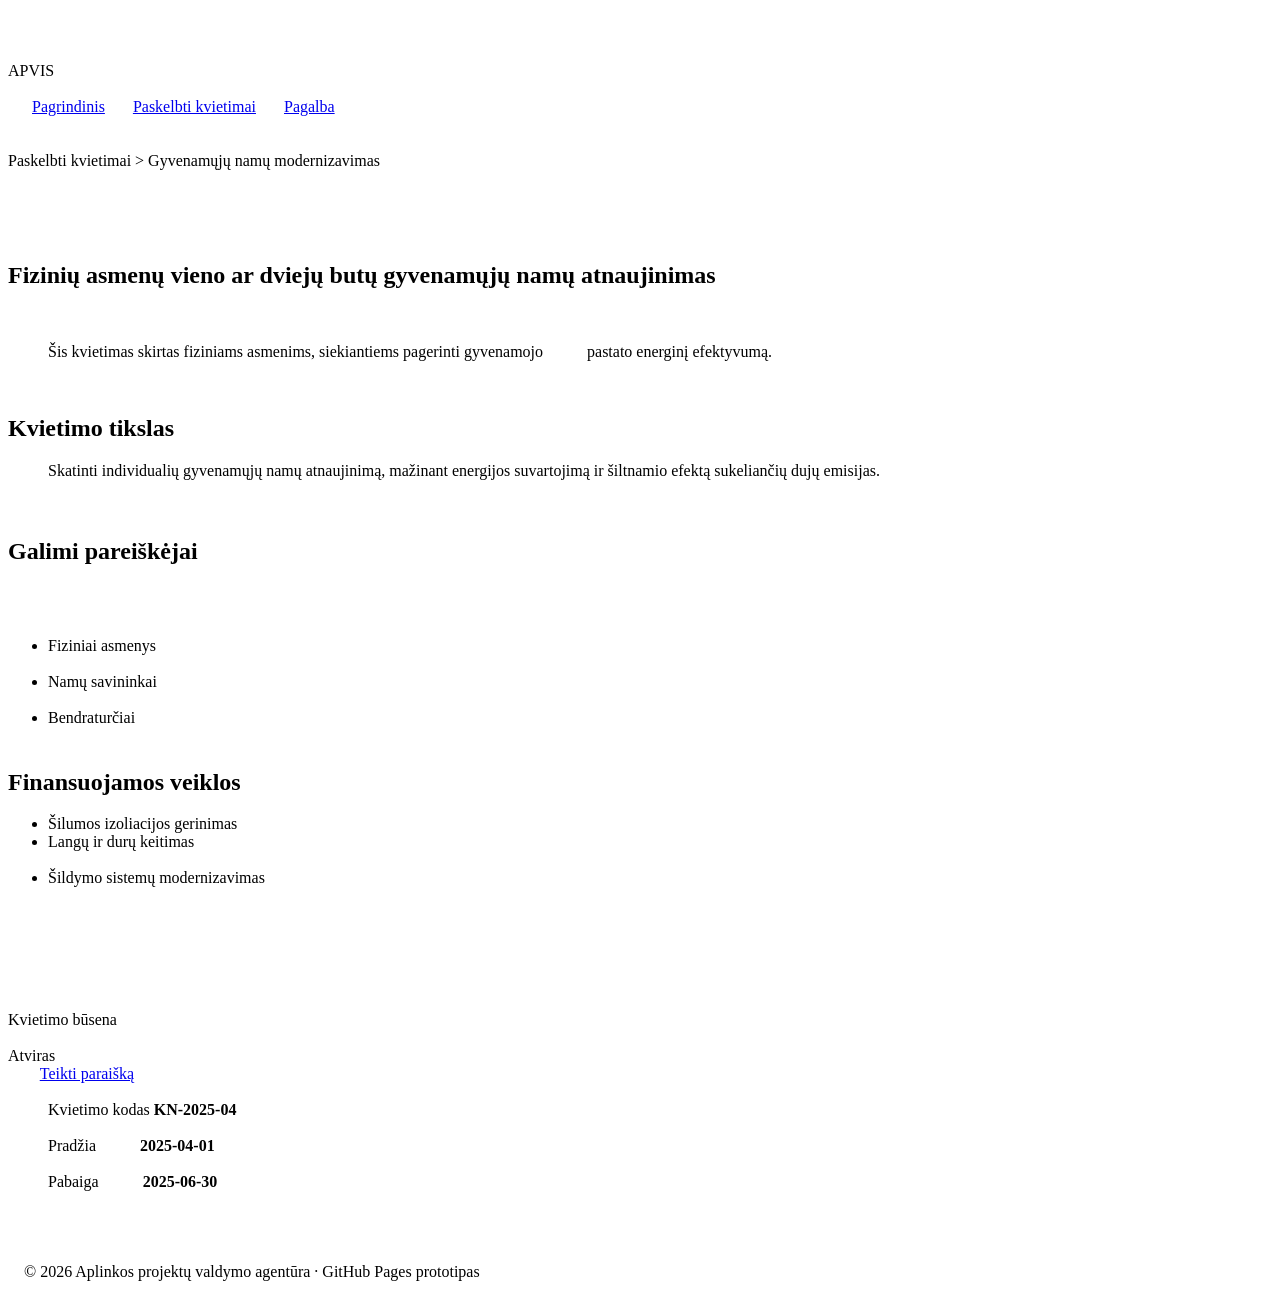
==== index.html @ 13008656 "Create index.html" ====
<!DOCTYPE html>
<html lang="lt"><head>
  <meta charset="UTF-8" />
  <meta name="viewport" content="width=device-width, initial-scale=1" />
  <title>APVIS – Kvietimo prototipas</title>
  <style>
    :root {
      --green: #15803d;
      --green-dark: #166534;
      --bg: #f9fafb;
      --text: #1f2937;
      --muted: #6b7280;
      --card: #ffffff;
      --border: #e5e7eb;
    }

    * { box-sizing: border-box; }
    body {
      margin: 0;
      font-family: Inter, system-ui, -apple-system, Segoe UI, Roboto, sans-serif;
      background: var(--bg);
      color: var(--text);
    }


    a { color: inherit; text-decoration: none; }


    /* Header */
    header {
      background: #fff;
      border-bottom: 1px solid var(--border);
    }
    .header-inner {
      max-width: 1200px;
      margin: 0 auto;
      padding: 16px 24px;
      display: flex;
      justify-content: space-between;
      align-items: center;
    }
    .logo {
      font-size: 20px;
      font-weight: 600;
      color: var(--green);
    }
    nav a {
      margin-left: 24px;
      font-size: 14px;
      color: var(--muted);
    }
    nav a:hover { color: var(--green); }


    /* Layout */
    .container {
      max-width: 1200px;
      margin: 0 auto;
      padding: 0 24px 64px;
    }


    .breadcrumb {
      font-size: 14px;
      color: var(--muted);
      padding: 16px 0;
    }


    .grid {
      display: grid;
      grid-template-columns: 2fr 1fr;
      gap: 32px;
    }


    @media (max-width: 900px) {
      .grid { grid-template-columns: 1fr; }
    }


    /* Cards */
    .card {
      background: var(--card);
      border-radius: 16px;
      padding: 24px;
      box-shadow: 0 1px 2px rgba(0,0,0,0.05);
    }


    .card + .card { margin-top: 24px; }


    h1 { font-size: 26px; margin: 0 0 8px; }
    h2 { font-size: 18px; margin: 0 0 8px; }
    p { color: var(--muted); line-height: 1.6; }


    ul { margin: 0; padding-left: 18px; color: var(--muted); }
    li { margin-bottom: 4px; }


    /* Sidebar */
    .status {
      color: var(--green);
      font-weight: 600;
      margin-bottom: 16px;
    }


    .btn {
      display: block;
      width: 100%;
      background: var(--green);
      color: #fff;
      text-align: center;
      padding: 14px 16px;
      border-radius: 12px;
      font-weight: 500;
    }
    .btn:hover { background: var(--green-dark); }


    .meta {
      font-size: 14px;
    }
    .meta-row {
      display: flex;
      justify-content: space-between;
      margin-bottom: 8px;
    }
    .meta-row span:first-child { color: var(--muted); }


    /* Footer */
    footer {
      background: #fff;
      border-top: 1px solid var(--border);
    }
    .footer-inner {
      max-width: 1200px;
      margin: 0 auto;
      padding: 24px;
      font-size: 14px;
      color: var(--muted);
    }
  </style>
</head>
<body>


<header>
  <div class="header-inner">
    <div class="logo">APVIS</div>
    <nav>
      <a href="#">Pagrindinis</a>
      <a href="#">Paskelbti kvietimai</a>
      <a href="#">Pagalba</a>
    </nav>
  </div>
</header>


<main class="container">
  <div class="breadcrumb">Paskelbti kvietimai &gt; Gyvenamųjų namų modernizavimas</div>


  <div class="grid">
    <!-- Kairė pusė -->
    <section>
      <div class="card">
        <h1>Fizinių asmenų vieno ar dviejų butų gyvenamųjų namų atnaujinimas</h1>
        <p>
          Šis kvietimas skirtas fiziniams asmenims, siekiantiems pagerinti gyvenamojo
          pastato energinį efektyvumą.
        </p>
      </div>

      <div class="card">
        <h2>Kvietimo tikslas</h2>
        <p>
          Skatinti individualių gyvenamųjų namų atnaujinimą, mažinant energijos
          suvartojimą ir šiltnamio efektą sukeliančių dujų emisijas.
        </p>

        <h2 style="margin-top:24px">Galimi pareiškėjai</h2>
        <ul>
          <li>Fiziniai asmenys</li>
          <li>Namų savininkai</li>
          <li>Bendraturčiai</li>
        </ul>

        <h2 style="margin-top:24px">Finansuojamos veiklos</h2>
        <ul>
          <li>Šilumos izoliacijos gerinimas</li>
          <li>Langų ir durų keitimas</li>
          <li>Šildymo sistemų modernizavimas</li>
        </ul>
      </div>
    </section>

    <!-- Dešinė pusė -->
    <aside>
      <div class="card">
        <div class="meta">Kvietimo būsena</div>
        <div class="status">Atviras</div>
        <a class="btn" href="#">Teikti paraišką</a>
      </div>

      <div class="card meta">
        <div class="meta-row">
          <span>Kvietimo kodas</span>
          <span><strong>KN-2025-04</strong></span>
        </div>
        <div class="meta-row">
          <span>Pradžia</span>
          <span><strong>2025-04-01</strong></span>
        </div>
        <div class="meta-row">
          <span>Pabaiga</span>
          <span><strong>2025-06-30</strong></span>
        </div>
      </div>
    </aside>
  </div>
</main>

<footer>
  <div class="footer-inner">
    © 2026 Aplinkos projektų valdymo agentūra · GitHub Pages prototipas
  </div>
</footer>

</body>
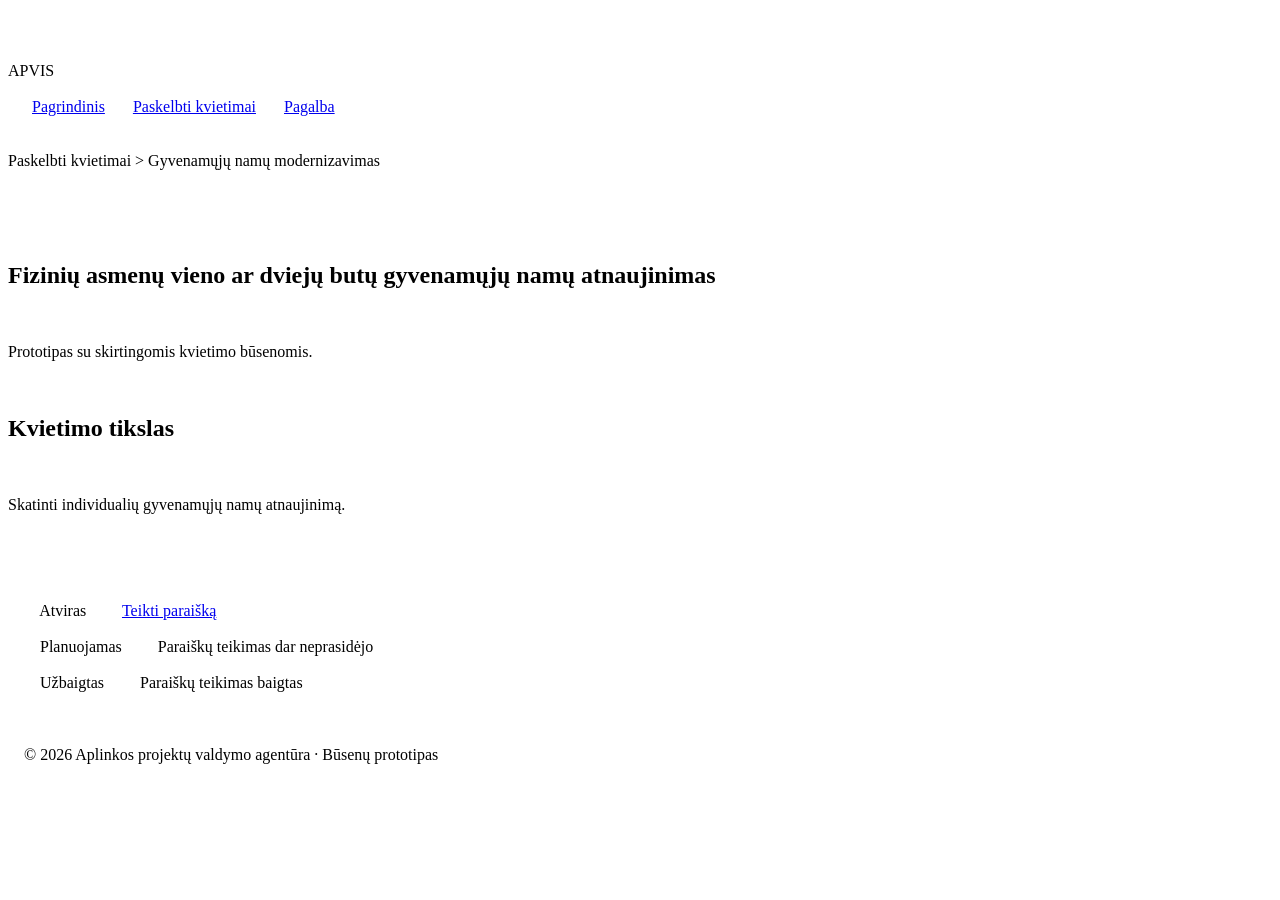
==== commit a0d81fd3: "Update index.html" ====
--- a/index.html
+++ b/index.html
@@ -1,5 +1,6 @@
 <!DOCTYPE html>
-<html lang="lt"><head>
+<html lang="lt">
+<head>
   <meta charset="UTF-8" />
   <meta name="viewport" content="width=device-width, initial-scale=1" />
   <title>APVIS – Kvietimo prototipas</title>
@@ -7,11 +8,17 @@
     :root {
       --green: #15803d;
       --green-dark: #166534;
+      --green-soft: #dcfce7;
+      --gray: #6b7280;
+      --gray-soft: #f3f4f6;
       --bg: #f9fafb;
       --text: #1f2937;
-      --muted: #6b7280;
       --card: #ffffff;
       --border: #e5e7eb;
+      --yellow: #92400e;
+      --yellow-bg: #fef3c7;
+      --red: #991b1b;
+      --red-bg: #fee2e2;
     }
 
     * { box-sizing: border-box; }
@@ -21,133 +28,69 @@
       background: var(--bg);
       color: var(--text);
     }
-
-
     a { color: inherit; text-decoration: none; }
 
 
     /* Header */
-    header {
-      background: #fff;
-      border-bottom: 1px solid var(--border);
+    header { background: #fff; border-bottom: 1px solid var(--border); }
+    .header-inner {
+      max-width: 1200px; margin: 0 auto; padding: 16px 24px;
+      display: flex; justify-content: space-between; align-items: center;
     }
-    .header-inner {
-      max-width: 1200px;
-      margin: 0 auto;
-      padding: 16px 24px;
-      display: flex;
-      justify-content: space-between;
-      align-items: center;
-    }
-    .logo {
-      font-size: 20px;
-      font-weight: 600;
-      color: var(--green);
-    }
-    nav a {
-      margin-left: 24px;
-      font-size: 14px;
-      color: var(--muted);
-    }
+    .logo { font-size: 20px; font-weight: 600; color: var(--green); }
+    nav a { margin-left: 24px; font-size: 14px; color: var(--gray); }
     nav a:hover { color: var(--green); }
 
-
     /* Layout */
-    .container {
-      max-width: 1200px;
-      margin: 0 auto;
-      padding: 0 24px 64px;
-    }
-
-
-    .breadcrumb {
-      font-size: 14px;
-      color: var(--muted);
-      padding: 16px 0;
-    }
-
-
-    .grid {
-      display: grid;
-      grid-template-columns: 2fr 1fr;
-      gap: 32px;
-    }
-
-
-    @media (max-width: 900px) {
-      .grid { grid-template-columns: 1fr; }
-    }
-
-
+    .container { max-width: 1200px; margin: 0 auto; padding: 0 24px 64px; }
+    .breadcrumb { font-size: 14px; color: var(--gray); padding: 16px 0; }
+    .grid { display: grid; grid-template-columns: 2fr 1fr; gap: 32px; }
+    @media (max-width: 900px) { .grid { grid-template-columns: 1fr; } }
     /* Cards */
     .card {
-      background: var(--card);
-      border-radius: 16px;
-      padding: 24px;
+      background: var(--card); border-radius: 16px; padding: 24px;
       box-shadow: 0 1px 2px rgba(0,0,0,0.05);
     }
-
-
     .card + .card { margin-top: 24px; }
 
 
     h1 { font-size: 26px; margin: 0 0 8px; }
     h2 { font-size: 18px; margin: 0 0 8px; }
-    p { color: var(--muted); line-height: 1.6; }
-
-
-    ul { margin: 0; padding-left: 18px; color: var(--muted); }
-    li { margin-bottom: 4px; }
-
-
-    /* Sidebar */
-    .status {
-      color: var(--green);
-      font-weight: 600;
-      margin-bottom: 16px;
+    p { color: var(--gray); line-height: 1.6; }
+    ul { margin: 0; padding-left: 18px; color: var(--gray); }
+    /* Status badges */
+    .badge {
+      display: inline-block; padding: 6px 10px; border-radius: 999px;
+      font-size: 12px; font-weight: 600; margin-bottom: 16px;
+    }
+    .open { background: var(--green-soft); color: var(--green); }
+    .planned { background: var(--yellow-bg); color: var(--yellow); }
+    .closed { background: var(--red-bg); color: var(--red); }
+    /* Buttons */
+    .btn {
+      display: block; width: 100%; text-align: center;
+      padding: 14px 16px; border-radius: 12px; font-weight: 600;
+    }
+    .btn-primary { background: var(--green); color: #fff; }
+    .btn-primary:hover { background: var(--green-dark); }
+    .btn-disabled {
+      background: var(--gray-soft); color: var(--gray);
+      cursor: not-allowed;
     }
 
-
-    .btn {
-      display: block;
-      width: 100%;
-      background: var(--green);
-      color: #fff;
-      text-align: center;
-      padding: 14px 16px;
-      border-radius: 12px;
-      font-weight: 500;
-    }
-    .btn:hover { background: var(--green-dark); }
-
-
-    .meta {
-      font-size: 14px;
-    }
-    .meta-row {
-      display: flex;
-      justify-content: space-between;
-      margin-bottom: 8px;
-    }
-    .meta-row span:first-child { color: var(--muted); }
-
-
+    /* Meta */
+    .meta { font-size: 14px; }
+    .meta-row { display: flex; justify-content: space-between; margin-bottom: 8px; }
+    .meta-row span:first-child { color: var(--gray); }
     /* Footer */
-    footer {
-      background: #fff;
-      border-top: 1px solid var(--border);
-    }
+    footer { background: #fff; border-top: 1px solid var(--border); }
     .footer-inner {
-      max-width: 1200px;
-      margin: 0 auto;
-      padding: 24px;
-      font-size: 14px;
-      color: var(--muted);
+      max-width: 1200px; margin: 0 auto; padding: 24px;
+      font-size: 14px; color: var(--gray);
     }
   </style>
 </head>
 <body>
-
 
 <header>
   <div class="header-inner">
@@ -170,56 +113,36 @@
     <section>
       <div class="card">
         <h1>Fizinių asmenų vieno ar dviejų butų gyvenamųjų namų atnaujinimas</h1>
-        <p>
-          Šis kvietimas skirtas fiziniams asmenims, siekiantiems pagerinti gyvenamojo
-          pastato energinį efektyvumą.
-        </p>
+        <p>Prototipas su skirtingomis kvietimo būsenomis.</p>
       </div>
+
 
       <div class="card">
         <h2>Kvietimo tikslas</h2>
-        <p>
-          Skatinti individualių gyvenamųjų namų atnaujinimą, mažinant energijos
-          suvartojimą ir šiltnamio efektą sukeliančių dujų emisijas.
-        </p>
-
-        <h2 style="margin-top:24px">Galimi pareiškėjai</h2>
-        <ul>
-          <li>Fiziniai asmenys</li>
-          <li>Namų savininkai</li>
-          <li>Bendraturčiai</li>
-        </ul>
-
-        <h2 style="margin-top:24px">Finansuojamos veiklos</h2>
-        <ul>
-          <li>Šilumos izoliacijos gerinimas</li>
-          <li>Langų ir durų keitimas</li>
-          <li>Šildymo sistemų modernizavimas</li>
-        </ul>
+        <p>Skatinti individualių gyvenamųjų namų atnaujinimą.</p>
       </div>
     </section>
 
-    <!-- Dešinė pusė -->
+
+    <!-- Dešinė pusė – būsenų pavyzdžiai -->
     <aside>
+      <!-- ATIDARYTAS -->
       <div class="card">
-        <div class="meta">Kvietimo būsena</div>
-        <div class="status">Atviras</div>
-        <a class="btn" href="#">Teikti paraišką</a>
+        <span class="badge open">Atviras</span>
+        <a class="btn btn-primary" href="#">Teikti paraišką</a>
       </div>
 
-      <div class="card meta">
-        <div class="meta-row">
-          <span>Kvietimo kodas</span>
-          <span><strong>KN-2025-04</strong></span>
-        </div>
-        <div class="meta-row">
-          <span>Pradžia</span>
-          <span><strong>2025-04-01</strong></span>
-        </div>
-        <div class="meta-row">
-          <span>Pabaiga</span>
-          <span><strong>2025-06-30</strong></span>
-        </div>
+      <!-- PLANUOJAMAS -->
+      <div class="card">
+        <span class="badge planned">Planuojamas</span>
+        <a class="btn btn-disabled">Paraiškų teikimas dar neprasidėjo</a>
+      </div>
+
+
+      <!-- UŽBAIGTAS -->
+      <div class="card">
+        <span class="badge closed">Užbaigtas</span>
+        <a class="btn btn-disabled">Paraiškų teikimas baigtas</a>
       </div>
     </aside>
   </div>
@@ -227,7 +150,7 @@
 
 <footer>
   <div class="footer-inner">
-    © 2026 Aplinkos projektų valdymo agentūra · GitHub Pages prototipas
+    © 2026 Aplinkos projektų valdymo agentūra · Būsenų prototipas
   </div>
 </footer>
 
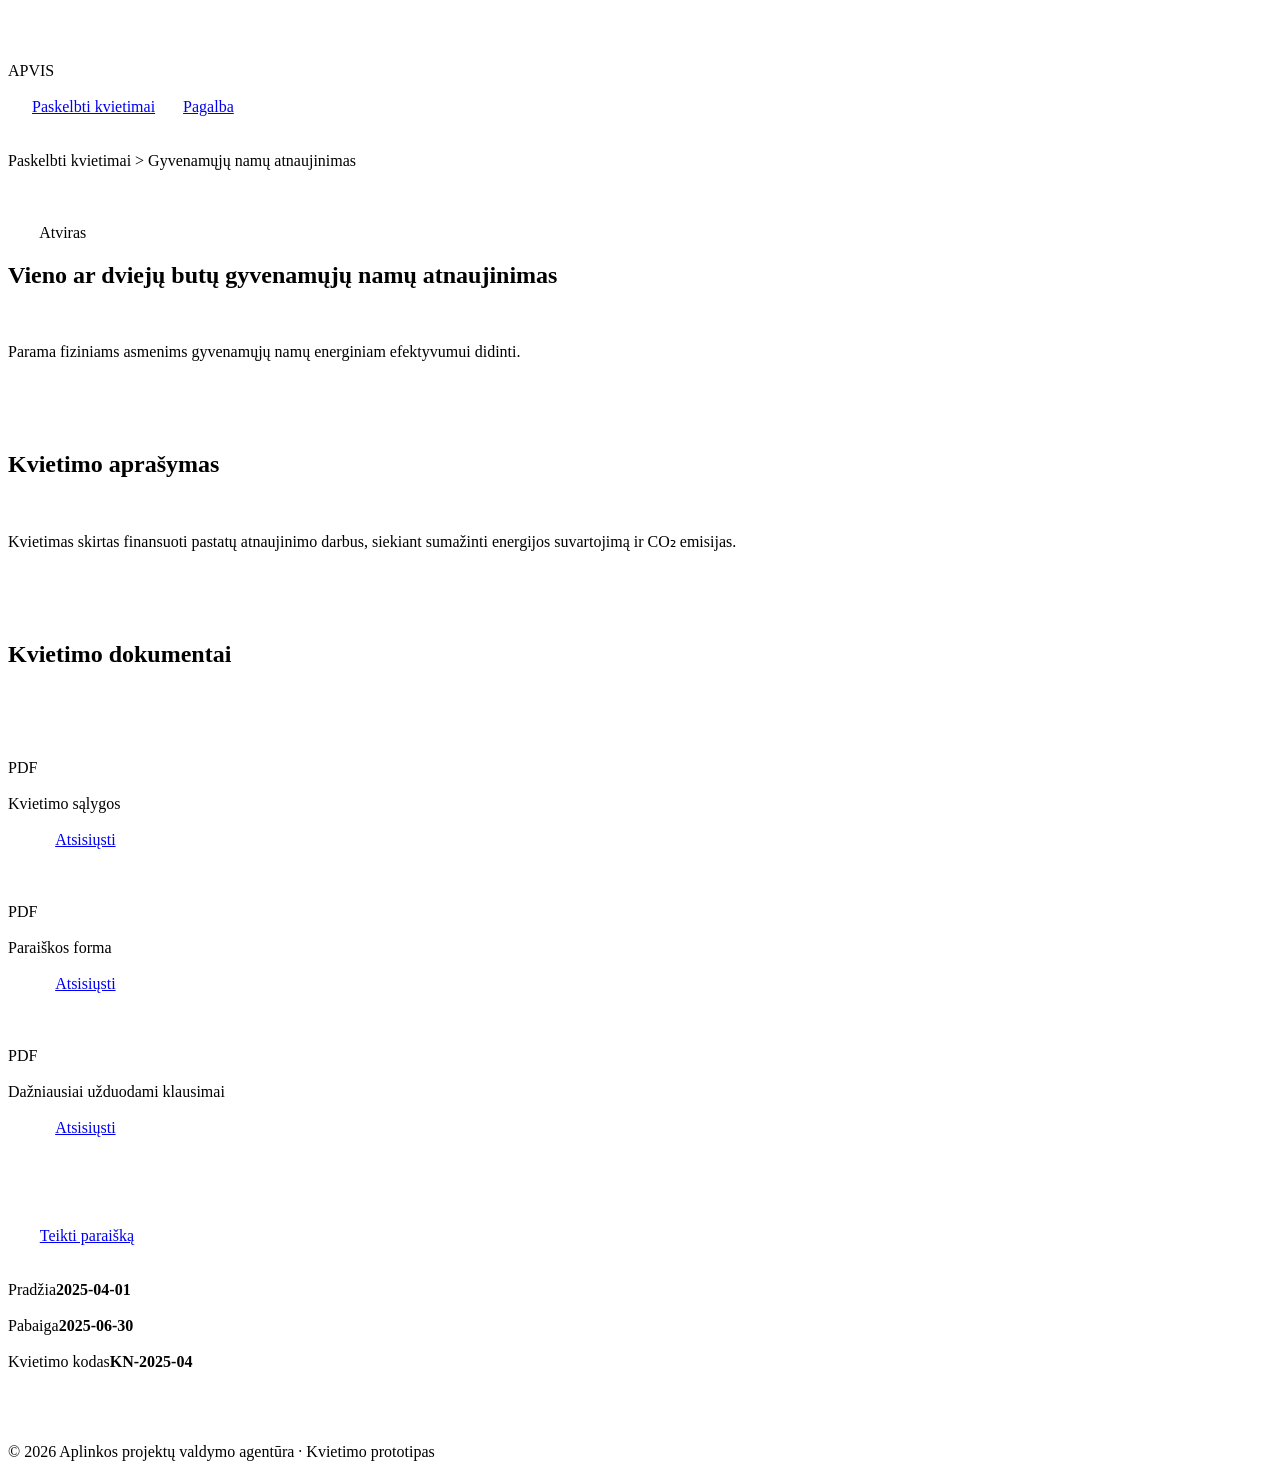
==== commit 9efcbebc: "Update index.html" ====
--- a/index.html
+++ b/index.html
@@ -3,91 +3,54 @@
 <head>
   <meta charset="UTF-8" />
   <meta name="viewport" content="width=device-width, initial-scale=1" />
-  <title>APVIS – Kvietimo prototipas</title>
+  <title>APVIS – Kvietimas</title>
   <style>
-    :root {
-      --green: #15803d;
-      --green-dark: #166534;
-      --green-soft: #dcfce7;
-      --gray: #6b7280;
-      --gray-soft: #f3f4f6;
-      --bg: #f9fafb;
-      --text: #1f2937;
-      --card: #ffffff;
-      --border: #e5e7eb;
-      --yellow: #92400e;
-      --yellow-bg: #fef3c7;
-      --red: #991b1b;
-      --red-bg: #fee2e2;
+    :root{
+      --green:#15803d; --green-dark:#166534; --green-soft:#dcfce7;
+      --gray:#6b7280; --gray-soft:#f3f4f6; --bg:#f9fafb;
+      --card:#ffffff; --border:#e5e7eb; --blue:#1d4ed8;
     }
+    *{box-sizing:border-box}
+    body{margin:0;font-family:Inter,system-ui,-apple-system,Segoe UI,Roboto,sans-serif;background:var(--bg);color:#1f2937}
+    a{text-decoration:none;color:inherit}
 
-    * { box-sizing: border-box; }
-    body {
-      margin: 0;
-      font-family: Inter, system-ui, -apple-system, Segoe UI, Roboto, sans-serif;
-      background: var(--bg);
-      color: var(--text);
-    }
-    a { color: inherit; text-decoration: none; }
+    header{background:#fff;border-bottom:1px solid var(--border)}
+    .header-inner{max-width:1200px;margin:0 auto;padding:16px 24px;display:flex;justify-content:space-between;align-items:center}
+    .logo{font-size:20px;font-weight:600;color:var(--green)}
+    nav a{margin-left:24px;font-size:14px;color:var(--gray)}
+    nav a:hover{color:var(--green)}
+
+    .container{max-width:1200px;margin:0 auto;padding:24px}
+    .grid{display:grid;grid-template-columns:2fr 1fr;gap:32px}
+    @media(max-width:900px){.grid{grid-template-columns:1fr}}
+
+    .breadcrumb{font-size:14px;color:var(--gray);margin-bottom:16px}
+    .card{background:var(--card);border-radius:16px;padding:24px;box-shadow:0 1px 2px rgba(0,0,0,.05)}
+    .card + .card{margin-top:24px}
+    h1{margin:0 0 8px;font-size:26px}
+    h2{margin:0 0 12px;font-size:18px}
+    p{color:var(--gray);line-height:1.6}
+    /* Status */
+    .badge{display:inline-block;padding:6px 12px;border-radius:999px;font-size:12px;font-weight:600;background:var(--green-soft);color:var(--green);margin-bottom:16px}
+    .btn{display:block;text-align:center;padding:14px 16px;border-radius:12px;font-weight:600}
+    .btn-primary{background:var(--green);color:#fff}
+    .btn-primary:hover{background:var(--green-dark)}
+
+    /* Meta */
+    .meta{font-size:14px}
+    .meta-row{display:flex;justify-content:space-between;margin-bottom:8px}
+    .meta-row span:first-child{color:var(--gray)}
+    /* Documents */
+    .docs{display:flex;flex-direction:column;gap:12px}
+    .doc-item{display:flex;align-items:center;justify-content:space-between;padding:12px 16px;border:1px solid var(--border);border-radius:12px;background:#fff}
+    .doc-left{display:flex;align-items:center;gap:12px}
+    .doc-icon{width:36px;height:36px;border-radius:8px;background:#e0e7ff;color:var(--blue);display:flex;align-items:center;justify-content:center;font-weight:700}
+    .doc-name{font-size:14px;font-weight:500}
+    .doc-action{font-size:14px;color:var(--blue)}
 
 
-    /* Header */
-    header { background: #fff; border-bottom: 1px solid var(--border); }
-    .header-inner {
-      max-width: 1200px; margin: 0 auto; padding: 16px 24px;
-      display: flex; justify-content: space-between; align-items: center;
-    }
-    .logo { font-size: 20px; font-weight: 600; color: var(--green); }
-    nav a { margin-left: 24px; font-size: 14px; color: var(--gray); }
-    nav a:hover { color: var(--green); }
-
-    /* Layout */
-    .container { max-width: 1200px; margin: 0 auto; padding: 0 24px 64px; }
-    .breadcrumb { font-size: 14px; color: var(--gray); padding: 16px 0; }
-    .grid { display: grid; grid-template-columns: 2fr 1fr; gap: 32px; }
-    @media (max-width: 900px) { .grid { grid-template-columns: 1fr; } }
-    /* Cards */
-    .card {
-      background: var(--card); border-radius: 16px; padding: 24px;
-      box-shadow: 0 1px 2px rgba(0,0,0,0.05);
-    }
-    .card + .card { margin-top: 24px; }
-
-
-    h1 { font-size: 26px; margin: 0 0 8px; }
-    h2 { font-size: 18px; margin: 0 0 8px; }
-    p { color: var(--gray); line-height: 1.6; }
-    ul { margin: 0; padding-left: 18px; color: var(--gray); }
-    /* Status badges */
-    .badge {
-      display: inline-block; padding: 6px 10px; border-radius: 999px;
-      font-size: 12px; font-weight: 600; margin-bottom: 16px;
-    }
-    .open { background: var(--green-soft); color: var(--green); }
-    .planned { background: var(--yellow-bg); color: var(--yellow); }
-    .closed { background: var(--red-bg); color: var(--red); }
-    /* Buttons */
-    .btn {
-      display: block; width: 100%; text-align: center;
-      padding: 14px 16px; border-radius: 12px; font-weight: 600;
-    }
-    .btn-primary { background: var(--green); color: #fff; }
-    .btn-primary:hover { background: var(--green-dark); }
-    .btn-disabled {
-      background: var(--gray-soft); color: var(--gray);
-      cursor: not-allowed;
-    }
-
-    /* Meta */
-    .meta { font-size: 14px; }
-    .meta-row { display: flex; justify-content: space-between; margin-bottom: 8px; }
-    .meta-row span:first-child { color: var(--gray); }
-    /* Footer */
-    footer { background: #fff; border-top: 1px solid var(--border); }
-    .footer-inner {
-      max-width: 1200px; margin: 0 auto; padding: 24px;
-      font-size: 14px; color: var(--gray);
-    }
+    footer{margin-top:48px;background:#fff;border-top:1px solid var(--border)}
+    .footer-inner{max-width:1200px;margin:0 auto;padding:24px;font-size:14px;color:var(--gray)}
   </style>
 </head>
 <body>
@@ -96,62 +59,71 @@
   <div class="header-inner">
     <div class="logo">APVIS</div>
     <nav>
-      <a href="#">Pagrindinis</a>
-      <a href="#">Paskelbti kvietimai</a>
+      <a href="index.html">Paskelbti kvietimai</a>
       <a href="#">Pagalba</a>
     </nav>
   </div>
 </header>
 
-
 <main class="container">
-  <div class="breadcrumb">Paskelbti kvietimai &gt; Gyvenamųjų namų modernizavimas</div>
-
+  <div class="breadcrumb">Paskelbti kvietimai &gt; Gyvenamųjų namų atnaujinimas</div>
 
   <div class="grid">
-    <!-- Kairė pusė -->
+    <!-- Kairė -->
     <section>
       <div class="card">
-        <h1>Fizinių asmenų vieno ar dviejų butų gyvenamųjų namų atnaujinimas</h1>
-        <p>Prototipas su skirtingomis kvietimo būsenomis.</p>
-      </div>
-
-
-      <div class="card">
-        <h2>Kvietimo tikslas</h2>
-        <p>Skatinti individualių gyvenamųjų namų atnaujinimą.</p>
+        <span class="badge">Atviras</span>
+        <h1>Vieno ar dviejų butų gyvenamųjų namų atnaujinimas</h1>
+        <p>Parama fiziniams asmenims gyvenamųjų namų energiniam efektyvumui didinti.</p>
+      </div>
+      <div class="card">
+        <h2>Kvietimo aprašymas</h2>
+        <p>Kvietimas skirtas finansuoti pastatų atnaujinimo darbus, siekiant sumažinti energijos suvartojimą ir CO₂ emisijas.</p>
+      </div>
+      <!-- Dokumentai -->
+      <div class="card">
+        <h2>Kvietimo dokumentai</h2>
+        <div class="docs">
+          <div class="doc-item">
+            <div class="doc-left">
+              <div class="doc-icon">PDF</div>
+              <div class="doc-name">Kvietimo sąlygos</div>
+            </div>
+            <a href="#" class="doc-action">Atsisiųsti</a>
+          </div>
+          <div class="doc-item">
+            <div class="doc-left">
+              <div class="doc-icon">PDF</div>
+              <div class="doc-name">Paraiškos forma</div>
+            </div>
+            <a href="#" class="doc-action">Atsisiųsti</a>
+          </div>
+          <div class="doc-item">
+            <div class="doc-left">
+              <div class="doc-icon">PDF</div>
+              <div class="doc-name">Dažniausiai užduodami klausimai</div>
+            </div>
+            <a href="#" class="doc-action">Atsisiųsti</a>
+          </div>
+        </div>
       </div>
     </section>
-
-
-    <!-- Dešinė pusė – būsenų pavyzdžiai -->
+    <!-- Dešinė -->
     <aside>
-      <!-- ATIDARYTAS -->
       <div class="card">
-        <span class="badge open">Atviras</span>
-        <a class="btn btn-primary" href="#">Teikti paraišką</a>
+        <a href="#" class="btn btn-primary">Teikti paraišką</a>
       </div>
-
-      <!-- PLANUOJAMAS -->
-      <div class="card">
-        <span class="badge planned">Planuojamas</span>
-        <a class="btn btn-disabled">Paraiškų teikimas dar neprasidėjo</a>
-      </div>
-
-
-      <!-- UŽBAIGTAS -->
-      <div class="card">
-        <span class="badge closed">Užbaigtas</span>
-        <a class="btn btn-disabled">Paraiškų teikimas baigtas</a>
+      <div class="card meta">
+        <div class="meta-row"><span>Pradžia</span><strong>2025-04-01</strong></div>
+        <div class="meta-row"><span>Pabaiga</span><strong>2025-06-30</strong></div>
+        <div class="meta-row"><span>Kvietimo kodas</span><strong>KN-2025-04</strong></div>
       </div>
     </aside>
   </div>
 </main>
 
 <footer>
-  <div class="footer-inner">
-    © 2026 Aplinkos projektų valdymo agentūra · Būsenų prototipas
-  </div>
+  <div class="footer-inner">© 2026 Aplinkos projektų valdymo agentūra · Kvietimo prototipas</div>
 </footer>
 
 </body>
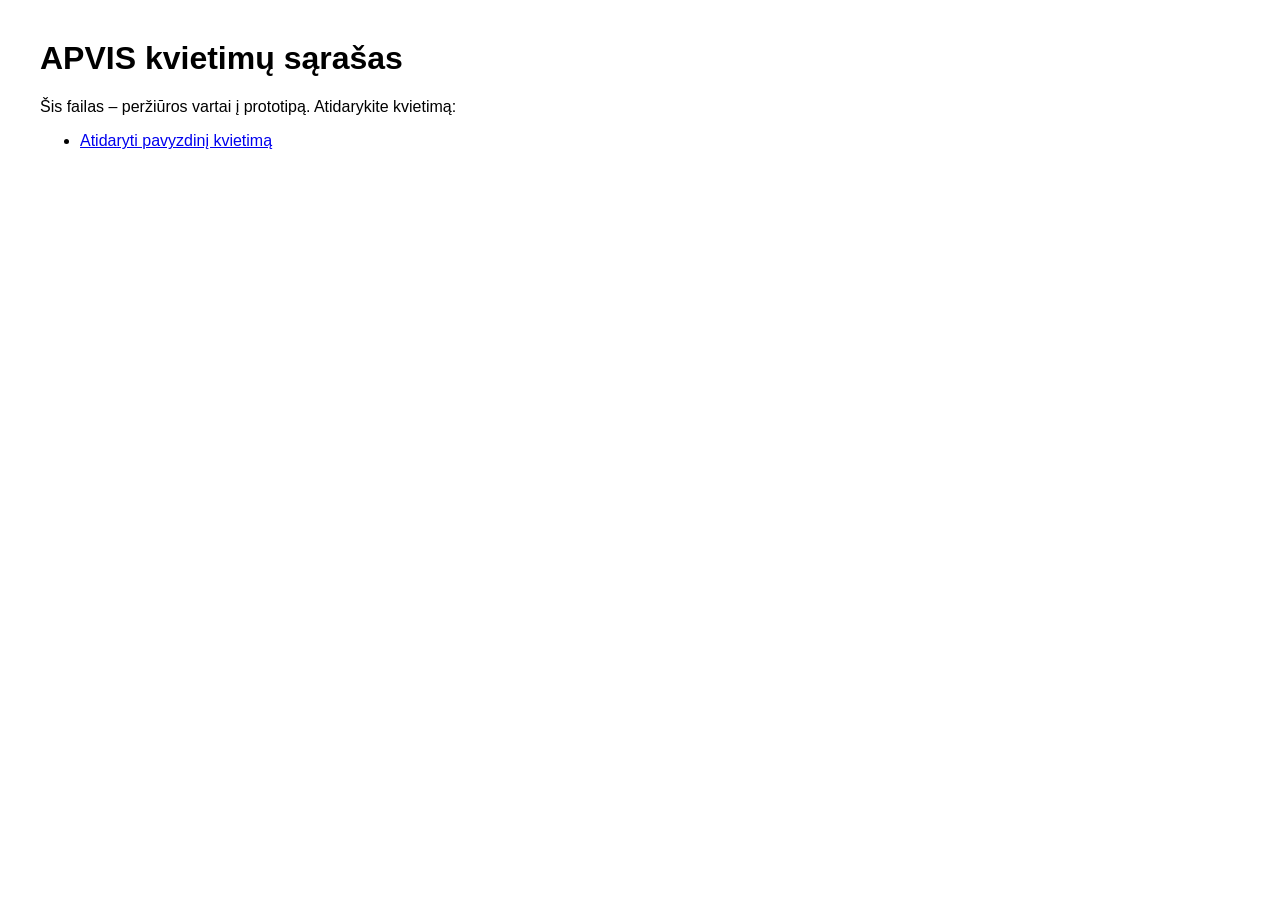
==== commit 750bc7ee: "Add files via upload" ====
--- a/index.html
+++ b/index.html
@@ -2,128 +2,15 @@
 <html lang="lt">
 <head>
   <meta charset="UTF-8" />
-  <meta name="viewport" content="width=device-width, initial-scale=1" />
-  <title>APVIS – Kvietimas</title>
-  <style>
-    :root{
-      --green:#15803d; --green-dark:#166534; --green-soft:#dcfce7;
-      --gray:#6b7280; --gray-soft:#f3f4f6; --bg:#f9fafb;
-      --card:#ffffff; --border:#e5e7eb; --blue:#1d4ed8;
-    }
-    *{box-sizing:border-box}
-    body{margin:0;font-family:Inter,system-ui,-apple-system,Segoe UI,Roboto,sans-serif;background:var(--bg);color:#1f2937}
-    a{text-decoration:none;color:inherit}
-
-    header{background:#fff;border-bottom:1px solid var(--border)}
-    .header-inner{max-width:1200px;margin:0 auto;padding:16px 24px;display:flex;justify-content:space-between;align-items:center}
-    .logo{font-size:20px;font-weight:600;color:var(--green)}
-    nav a{margin-left:24px;font-size:14px;color:var(--gray)}
-    nav a:hover{color:var(--green)}
-
-    .container{max-width:1200px;margin:0 auto;padding:24px}
-    .grid{display:grid;grid-template-columns:2fr 1fr;gap:32px}
-    @media(max-width:900px){.grid{grid-template-columns:1fr}}
-
-    .breadcrumb{font-size:14px;color:var(--gray);margin-bottom:16px}
-    .card{background:var(--card);border-radius:16px;padding:24px;box-shadow:0 1px 2px rgba(0,0,0,.05)}
-    .card + .card{margin-top:24px}
-    h1{margin:0 0 8px;font-size:26px}
-    h2{margin:0 0 12px;font-size:18px}
-    p{color:var(--gray);line-height:1.6}
-    /* Status */
-    .badge{display:inline-block;padding:6px 12px;border-radius:999px;font-size:12px;font-weight:600;background:var(--green-soft);color:var(--green);margin-bottom:16px}
-    .btn{display:block;text-align:center;padding:14px 16px;border-radius:12px;font-weight:600}
-    .btn-primary{background:var(--green);color:#fff}
-    .btn-primary:hover{background:var(--green-dark)}
-
-    /* Meta */
-    .meta{font-size:14px}
-    .meta-row{display:flex;justify-content:space-between;margin-bottom:8px}
-    .meta-row span:first-child{color:var(--gray)}
-    /* Documents */
-    .docs{display:flex;flex-direction:column;gap:12px}
-    .doc-item{display:flex;align-items:center;justify-content:space-between;padding:12px 16px;border:1px solid var(--border);border-radius:12px;background:#fff}
-    .doc-left{display:flex;align-items:center;gap:12px}
-    .doc-icon{width:36px;height:36px;border-radius:8px;background:#e0e7ff;color:var(--blue);display:flex;align-items:center;justify-content:center;font-weight:700}
-    .doc-name{font-size:14px;font-weight:500}
-    .doc-action{font-size:14px;color:var(--blue)}
-
-
-    footer{margin-top:48px;background:#fff;border-top:1px solid var(--border)}
-    .footer-inner{max-width:1200px;margin:0 auto;padding:24px;font-size:14px;color:var(--gray)}
-  </style>
+  <meta name="viewport" content="width=device-width, initial-scale=1" />
+  <title>APVIS – Kvietimų sąrašas</title>
+  <link rel="stylesheet" href="style.css" />
 </head>
 <body>
-
-<header>
-  <div class="header-inner">
-    <div class="logo">APVIS</div>
-    <nav>
-      <a href="index.html">Paskelbti kvietimai</a>
-      <a href="#">Pagalba</a>
-    </nav>
-  </div>
-</header>
-
-<main class="container">
-  <div class="breadcrumb">Paskelbti kvietimai &gt; Gyvenamųjų namų atnaujinimas</div>
-
-  <div class="grid">
-    <!-- Kairė -->
-    <section>
-      <div class="card">
-        <span class="badge">Atviras</span>
-        <h1>Vieno ar dviejų butų gyvenamųjų namų atnaujinimas</h1>
-        <p>Parama fiziniams asmenims gyvenamųjų namų energiniam efektyvumui didinti.</p>
-      </div>
-      <div class="card">
-        <h2>Kvietimo aprašymas</h2>
-        <p>Kvietimas skirtas finansuoti pastatų atnaujinimo darbus, siekiant sumažinti energijos suvartojimą ir CO₂ emisijas.</p>
-      </div>
-      <!-- Dokumentai -->
-      <div class="card">
-        <h2>Kvietimo dokumentai</h2>
-        <div class="docs">
-          <div class="doc-item">
-            <div class="doc-left">
-              <div class="doc-icon">PDF</div>
-              <div class="doc-name">Kvietimo sąlygos</div>
-            </div>
-            <a href="#" class="doc-action">Atsisiųsti</a>
-          </div>
-          <div class="doc-item">
-            <div class="doc-left">
-              <div class="doc-icon">PDF</div>
-              <div class="doc-name">Paraiškos forma</div>
-            </div>
-            <a href="#" class="doc-action">Atsisiųsti</a>
-          </div>
-          <div class="doc-item">
-            <div class="doc-left">
-              <div class="doc-icon">PDF</div>
-              <div class="doc-name">Dažniausiai užduodami klausimai</div>
-            </div>
-            <a href="#" class="doc-action">Atsisiųsti</a>
-          </div>
-        </div>
-      </div>
-    </section>
-    <!-- Dešinė -->
-    <aside>
-      <div class="card">
-        <a href="#" class="btn btn-primary">Teikti paraišką</a>
-      </div>
-      <div class="card meta">
-        <div class="meta-row"><span>Pradžia</span><strong>2025-04-01</strong></div>
-        <div class="meta-row"><span>Pabaiga</span><strong>2025-06-30</strong></div>
-        <div class="meta-row"><span>Kvietimo kodas</span><strong>KN-2025-04</strong></div>
-      </div>
-    </aside>
-  </div>
-</main>
-
-<footer>
-  <div class="footer-inner">© 2026 Aplinkos projektų valdymo agentūra · Kvietimo prototipas</div>
-</footer>
-
+<h1>APVIS kvietimų sąrašas</h1>
+<p>Šis failas – peržiūros vartai į prototipą. Atidarykite kvietimą:</p>
+<ul>
+  <li><a href="kvietimas.html">Atidaryti pavyzdinį kvietimą</a></li>
+</ul>
 </body>
+</html>
--- a/style.css
+++ b/style.css
@@ -0,0 +1 @@
+body{font-family:Arial,Helvetica,sans-serif;margin:40px;}
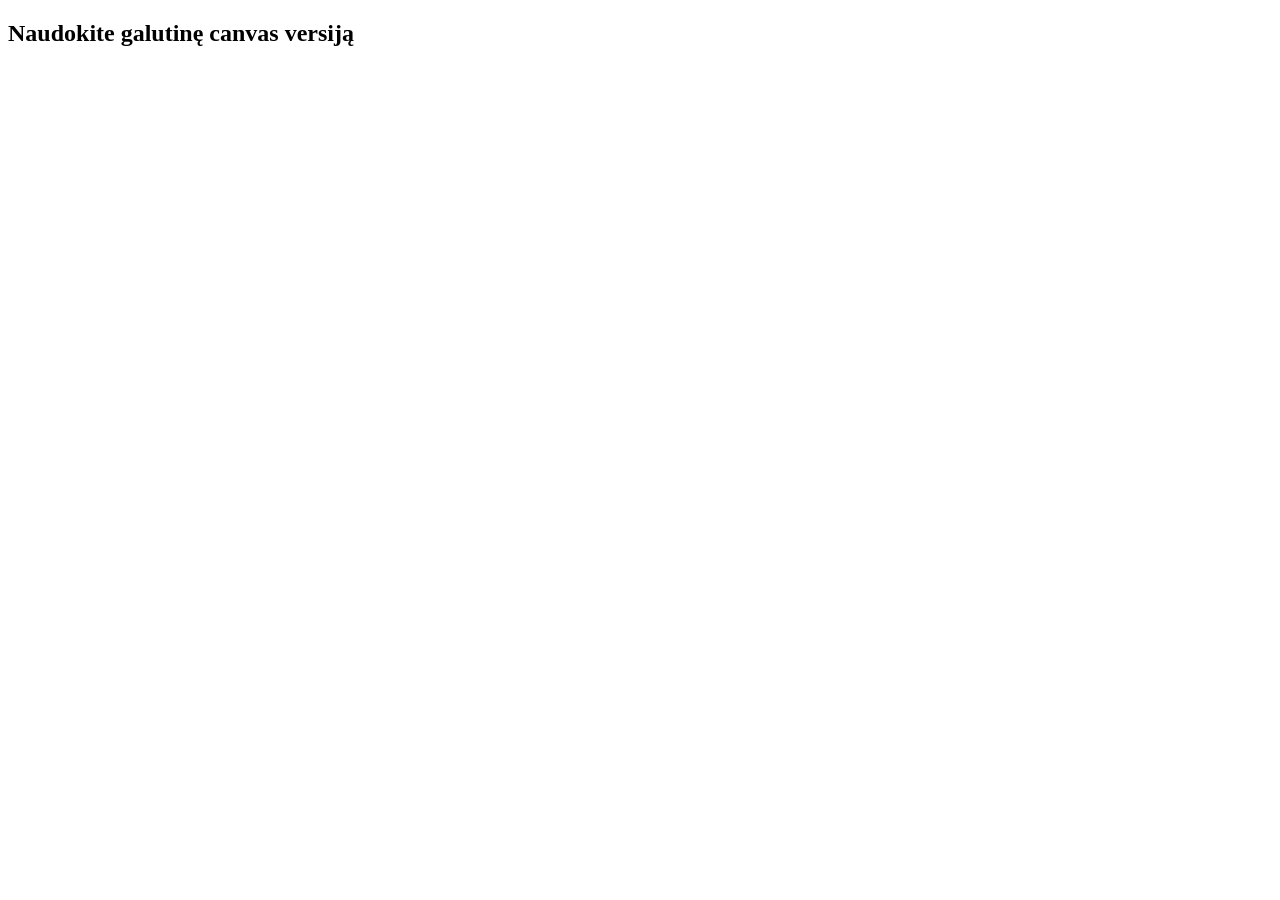
==== commit 239c0b54: "Add files via upload" ====
--- a/index.html
+++ b/index.html
@@ -1,16 +1,11 @@
 <!DOCTYPE html>
 <html lang="lt">
 <head>
-  <meta charset="UTF-8" />
-  <meta name="viewport" content="width=device-width, initial-scale=1" />
-  <title>APVIS – Kvietimų sąrašas</title>
-  <link rel="stylesheet" href="style.css" />
+<meta charset="UTF-8" />
+<meta name="viewport" content="width=device-width, initial-scale=1" />
+<title>APVIS – Kvietimų sąrašas</title>
 </head>
 <body>
-<h1>APVIS kvietimų sąrašas</h1>
-<p>Šis failas – peržiūros vartai į prototipą. Atidarykite kvietimą:</p>
-<ul>
-  <li><a href="kvietimas.html">Atidaryti pavyzdinį kvietimą</a></li>
-</ul>
+<h2>Naudokite galutinę canvas versiją</h2>
 </body>
 </html>
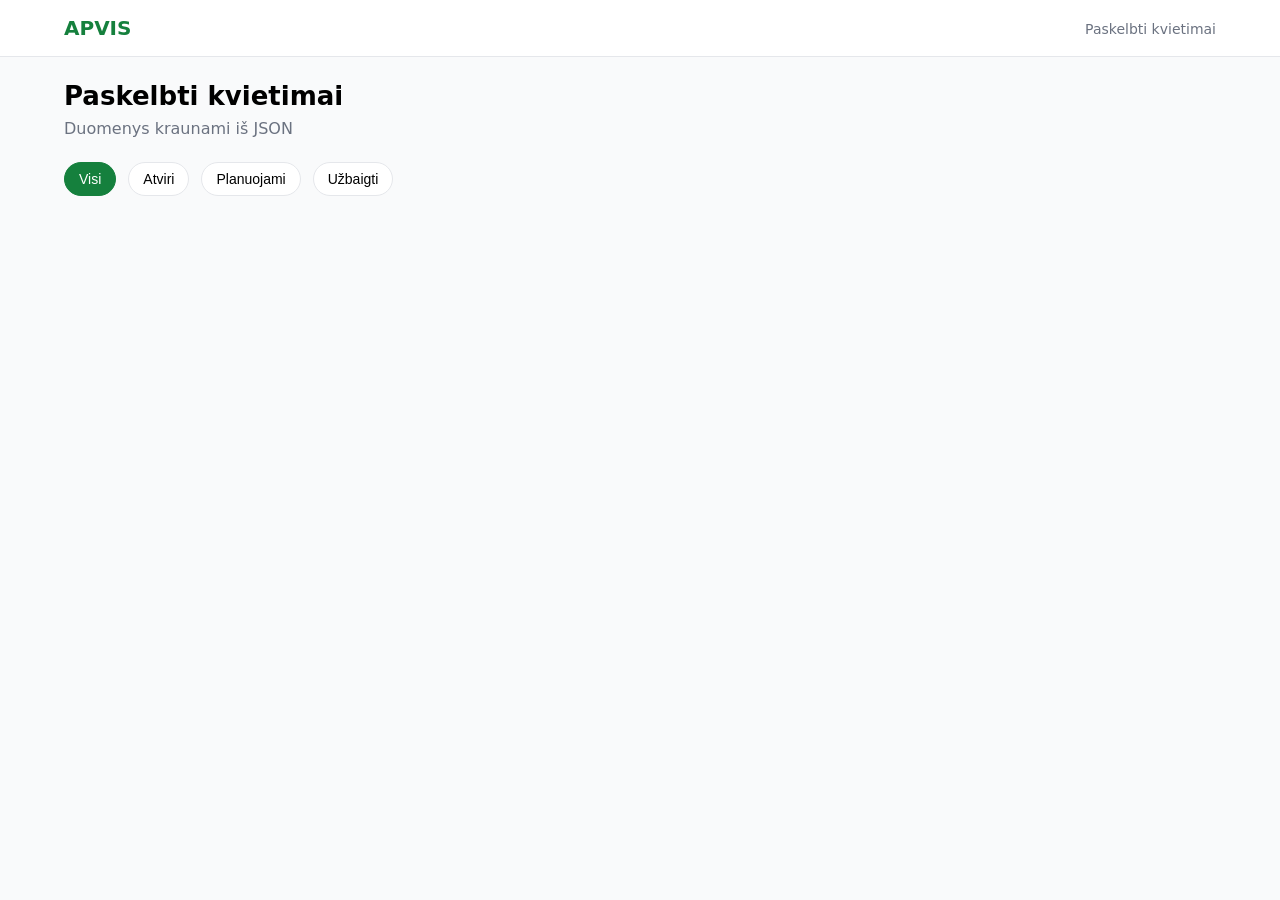
==== commit 0fb2636d: "Update index.html" ====
--- a/index.html
+++ b/index.html
@@ -1,11 +1,187 @@
 <!DOCTYPE html>
 <html lang="lt">
 <head>
-<meta charset="UTF-8" />
-<meta name="viewport" content="width=device-width, initial-scale=1" />
-<title>APVIS – Kvietimų sąrašas</title>
+  <meta charset="UTF-8" />
+  <meta name="viewport" content="width=device-width, initial-scale=1" />
+  <title>APVIS – Kvietimų sąrašas</title>
+
+  <style>
+    :root{
+      --green:#15803d; --green-dark:#166534; --green-soft:#dcfce7;
+      --yellow:#92400e; --yellow-bg:#fef3c7;
+      --red:#991b1b; --red-bg:#fee2e2;
+      --gray:#6b7280; --bg:#f9fafb; --card:#ffffff; --border:#e5e7eb;
+    }
+    *{box-sizing:border-box}
+    body{margin:0;font-family:Inter,system-ui,-apple-system,Segoe UI,Roboto,sans-serif;background:var(--bg)}
+    a{text-decoration:none;color:inherit}
+
+    header{background:#fff;border-bottom:1px solid var(--border)}
+    .header-inner{max-width:1200px;margin:0 auto;padding:16px 24px;display:flex;justify-content:space-between;align-items:center}
+    .logo{font-size:20px;font-weight:600;color:var(--green)}
+    nav a{margin-left:24px;font-size:14px;color:var(--gray)}
+    nav a:hover{color:var(--green)}
+
+    .container{max-width:1200px;margin:0 auto;padding:24px}
+    h1{margin:0 0 8px;font-size:26px}
+    .subtitle{color:var(--gray);margin-bottom:24px}
+
+    .filters{display:flex;gap:12px;margin-bottom:24px;flex-wrap:wrap}
+    .filter-btn{padding:8px 14px;border-radius:999px;border:1px solid var(--border);background:#fff;font-size:14px;cursor:pointer}
+    .filter-btn.active{background:var(--green);color:#fff;border-color:var(--green)}
+
+    .list{display:grid;grid-template-columns:repeat(auto-fill,minmax(320px,1fr));gap:24px}
+
+    .card{
+      background:var(--card);
+      border-radius:16px;
+      padding:20px;
+      box-shadow:0 1px 2px rgba(0,0,0,.05);
+      display:flex;
+      flex-direction:column;
+      gap:10px;
+    }
+
+    .badge{display:inline-block;padding:4px 10px;border-radius:999px;font-size:12px;font-weight:600;width:max-content}
+    .open{background:var(--green-soft);color:var(--green)}
+    .planned{background:var(--yellow-bg);color:var(--yellow)}
+    .closed{background:var(--red-bg);color:var(--red)}
+
+    .title{font-weight:600}
+    .dates{font-size:13px;color:var(--gray)}
+    .desc{font-size:14px;color:var(--gray)}
+
+    .remaining{font-size:13px;font-weight:600}
+    .remaining.green{color:var(--green)}
+    .remaining.last-day{
+      background:var(--red);
+      color:#fff;
+      padding:4px 8px;
+      border-radius:6px;
+      text-align:center;
+    }
+
+    .btn{margin-top:6px;padding:10px 14px;border-radius:10px;font-weight:600;font-size:14px;text-align:center}
+    .btn-primary{background:var(--green);color:#fff}
+    .btn-primary:hover{background:var(--green-dark)}
+    .btn-disabled{background:#f3f4f6;color:#9ca3af}
+
+    /* Tuščia būsena */
+    .empty{
+      display:none;
+      grid-column:1/-1;
+      border:1px dashed var(--border);
+      border-radius:16px;
+      padding:32px;
+      text-align:center;
+      color:var(--gray);
+      background:#fff;
+    }
+    .empty h3{margin:0 0 8px;color:#1f2937}
+  </style>
 </head>
+
 <body>
-<h2>Naudokite galutinę canvas versiją</h2>
+<header>
+  <div class="header-inner">
+    <div class="logo">APVIS</div>
+    <nav>
+      <a href="#">Paskelbti kvietimai</a>
+    </nav>
+  </div>
+</header>
+
+<main class="container">
+  <h1>Paskelbti kvietimai</h1>
+  <div class="subtitle">Duomenys kraunami iš JSON</div>
+
+  <div class="filters">
+    <button class="filter-btn active" data-filter="all">Visi</button>
+    <button class="filter-btn" data-filter="open">Atviri</button>
+    <button class="filter-btn" data-filter="planned">Planuojami</button>
+    <button class="filter-btn" data-filter="closed">Užbaigti</button>
+  </div>
+
+  <div class="list" id="list"></div>
+
+  <div id="emptyState" class="empty">
+    <h3>Šiuo metu kvietimų nėra</h3>
+    <p>Pasirinktam filtrui nėra aktyvių kvietimų.</p>
+  </div>
+</main>
+
+<script>
+  const MS_DAY = 1000 * 60 * 60 * 24;
+  const today = new Date();
+
+  function getInvitationStatus(start, end) {
+    if (today < start) {
+      const d = Math.ceil((start - today) / MS_DAY);
+      return { status:'planned', label:'Planuojamas', info:`Prasidės po ${d} d.` };
+    }
+    if (today > end) {
+      return { status:'closed', label:'Užbaigtas', info:'Kvietimas pasibaigęs' };
+    }
+    const daysLeft = Math.ceil((end - today) / MS_DAY);
+    if (daysLeft <= 1) {
+      return { status:'open', label:'Atviras', info:'PASKUTINĖ DIENA', variant:'last-day' };
+    }
+    return { status:'open', label:'Atviras', info:`Liko ${daysLeft} d.`, variant:'green' };
+  }
+
+  fetch('data/kvietimai.json')
+    .then(r => r.json())
+    .then(renderList);
+
+  function renderList(data) {
+    const list = document.getElementById('list');
+    list.innerHTML = '';
+
+    data.forEach(inv => {
+      const start = new Date(inv.start);
+      const end = new Date(inv.end);
+      const res = getInvitationStatus(start, end);
+
+      const card = document.createElement('div');
+      card.className = 'card';
+      card.dataset.status = res.status;
+
+      card.innerHTML = `
+        <span class="badge ${res.status}">${res.label}</span>
+        <div class="title">${inv.pavadinimas}</div>
+        <div class="dates">${inv.start} → ${inv.end}</div>
+        <div class="remaining ${res.variant || ''}">${res.info}</div>
+        <div class="desc">${inv.aprasymas}</div>
+        ${
+          res.status === 'open'
+            ? `<a class="btn btn-primary" href="kvietimas.html?id=${inv.id}">Peržiūrėti kvietimą</a>`
+            : `<div class="btn btn-disabled">${res.label}</div>`
+        }
+      `;
+      list.appendChild(card);
+    });
+
+    applyFilter('all');
+  }
+
+  const filterButtons = document.querySelectorAll('.filter-btn');
+  filterButtons.forEach(btn => {
+    btn.addEventListener('click', () => {
+      filterButtons.forEach(b => b.classList.remove('active'));
+      btn.classList.add('active');
+      applyFilter(btn.dataset.filter);
+    });
+  });
+
+  function applyFilter(filter) {
+    let visible = 0;
+    document.querySelectorAll('.card').forEach(card => {
+      const show = filter === 'all' || card.dataset.status === filter;
+      card.style.display = show ? 'flex' : 'none';
+      if (show) visible++;
+    });
+    document.getElementById('emptyState').style.display = visible === 0 ? 'block' : 'none';
+  }
+</script>
 </body>
-</html>+</html>
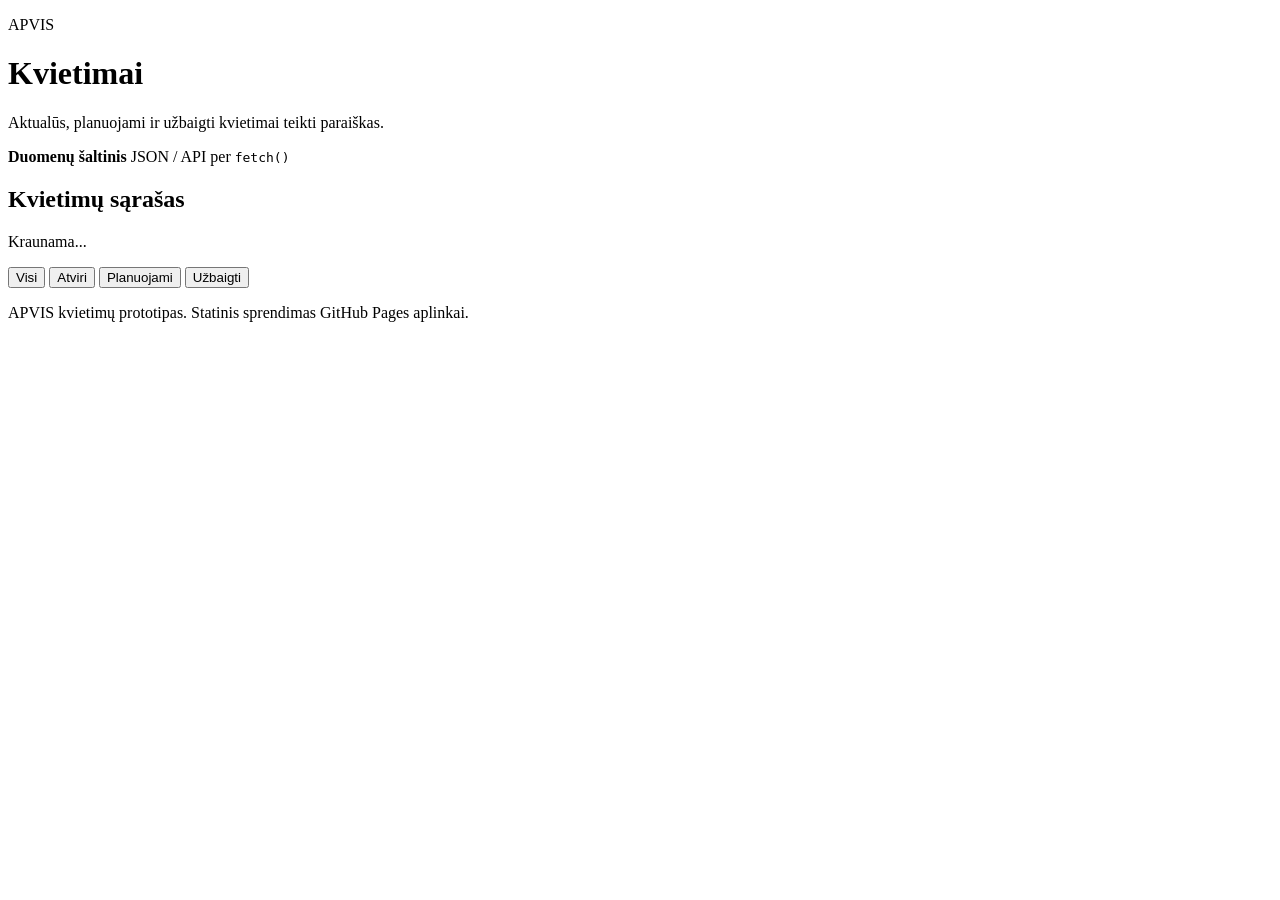
==== commit e061a9b8: "Update index.html" ====
--- a/index.html
+++ b/index.html
@@ -1,187 +1,62 @@
-<!DOCTYPE html>
+<!doctype html>
 <html lang="lt">
 <head>
-  <meta charset="UTF-8" />
+  <meta charset="utf-8" />
   <meta name="viewport" content="width=device-width, initial-scale=1" />
-  <title>APVIS – Kvietimų sąrašas</title>
+  <title>APVIS kvietimai</title>
+  <meta name="description" content="APVIS kvietimų sąrašas" />
+  <link rel="stylesheet" href="css/style.css" />
+</head>
+<body>
+  <header class="site-header">
+    <div class="container header-grid">
+      <div>
+        <p class="eyebrow">APVIS</p>
+        <h1>Kvietimai</h1>
+        <p class="lead">Aktualūs, planuojami ir užbaigti kvietimai teikti paraiškas.</p>
+      </div>
+      <div class="header-card" aria-label="Informacija">
+        <strong>Duomenų šaltinis</strong>
+        <span>JSON / API per <code>fetch()</code></span>
+      </div>
+    </div>
+  </header>
 
-  <style>
-    :root{
-      --green:#15803d; --green-dark:#166534; --green-soft:#dcfce7;
-      --yellow:#92400e; --yellow-bg:#fef3c7;
-      --red:#991b1b; --red-bg:#fee2e2;
-      --gray:#6b7280; --bg:#f9fafb; --card:#ffffff; --border:#e5e7eb;
-    }
-    *{box-sizing:border-box}
-    body{margin:0;font-family:Inter,system-ui,-apple-system,Segoe UI,Roboto,sans-serif;background:var(--bg)}
-    a{text-decoration:none;color:inherit}
+  <main class="container main-content">
+    <section class="toolbar" aria-label="Kvietimų filtrai">
+      <div>
+        <h2>Kvietimų sąrašas</h2>
+        <p id="resultsSummary" class="muted">Kraunama...</p>
+      </div>
 
-    header{background:#fff;border-bottom:1px solid var(--border)}
-    .header-inner{max-width:1200px;margin:0 auto;padding:16px 24px;display:flex;justify-content:space-between;align-items:center}
-    .logo{font-size:20px;font-weight:600;color:var(--green)}
-    nav a{margin-left:24px;font-size:14px;color:var(--gray)}
-    nav a:hover{color:var(--green)}
+      <div class="filters" role="group" aria-label="Filtruoti kvietimus pagal būseną">
+        <button class="filter-button is-active" data-filter="all" type="button">Visi</button>
+        <button class="filter-button" data-filter="open" type="button">Atviri</button>
+        <button class="filter-button" data-filter="planned" type="button">Planuojami</button>
+        <button class="filter-button" data-filter="closed" type="button">Užbaigti</button>
+      </div>
+    </section>
 
-    .container{max-width:1200px;margin:0 auto;padding:24px}
-    h1{margin:0 0 8px;font-size:26px}
-    .subtitle{color:var(--gray);margin-bottom:24px}
+    <section id="invitationsList" class="cards-grid" aria-live="polite"></section>
 
-    .filters{display:flex;gap:12px;margin-bottom:24px;flex-wrap:wrap}
-    .filter-btn{padding:8px 14px;border-radius:999px;border:1px solid var(--border);background:#fff;font-size:14px;cursor:pointer}
-    .filter-btn.active{background:var(--green);color:#fff;border-color:var(--green)}
+    <section id="emptyState" class="empty-state" hidden>
+      <h2>Pagal pasirinktą filtrą kvietimų nėra</h2>
+      <p>Pabandykite pasirinkti kitą būseną arba patikrinkite duomenų šaltinį.</p>
+    </section>
 
-    .list{display:grid;grid-template-columns:repeat(auto-fill,minmax(320px,1fr));gap:24px}
+    <section id="errorState" class="error-state" hidden>
+      <h2>Nepavyko įkelti kvietimų</h2>
+      <p>Patikrinkite, ar egzistuoja <code>data/kvietimai.json</code>, ar GitHub Pages publikuoja visus failus.</p>
+    </section>
+  </main>
 
-    .card{
-      background:var(--card);
-      border-radius:16px;
-      padding:20px;
-      box-shadow:0 1px 2px rgba(0,0,0,.05);
-      display:flex;
-      flex-direction:column;
-      gap:10px;
-    }
+  <footer class="site-footer">
+    <div class="container">
+      <p>APVIS kvietimų prototipas. Statinis sprendimas GitHub Pages aplinkai.</p>
+    </div>
+  </footer>
 
-    .badge{display:inline-block;padding:4px 10px;border-radius:999px;font-size:12px;font-weight:600;width:max-content}
-    .open{background:var(--green-soft);color:var(--green)}
-    .planned{background:var(--yellow-bg);color:var(--yellow)}
-    .closed{background:var(--red-bg);color:var(--red)}
-
-    .title{font-weight:600}
-    .dates{font-size:13px;color:var(--gray)}
-    .desc{font-size:14px;color:var(--gray)}
-
-    .remaining{font-size:13px;font-weight:600}
-    .remaining.green{color:var(--green)}
-    .remaining.last-day{
-      background:var(--red);
-      color:#fff;
-      padding:4px 8px;
-      border-radius:6px;
-      text-align:center;
-    }
-
-    .btn{margin-top:6px;padding:10px 14px;border-radius:10px;font-weight:600;font-size:14px;text-align:center}
-    .btn-primary{background:var(--green);color:#fff}
-    .btn-primary:hover{background:var(--green-dark)}
-    .btn-disabled{background:#f3f4f6;color:#9ca3af}
-
-    /* Tuščia būsena */
-    .empty{
-      display:none;
-      grid-column:1/-1;
-      border:1px dashed var(--border);
-      border-radius:16px;
-      padding:32px;
-      text-align:center;
-      color:var(--gray);
-      background:#fff;
-    }
-    .empty h3{margin:0 0 8px;color:#1f2937}
-  </style>
-</head>
-
-<body>
-<header>
-  <div class="header-inner">
-    <div class="logo">APVIS</div>
-    <nav>
-      <a href="#">Paskelbti kvietimai</a>
-    </nav>
-  </div>
-</header>
-
-<main class="container">
-  <h1>Paskelbti kvietimai</h1>
-  <div class="subtitle">Duomenys kraunami iš JSON</div>
-
-  <div class="filters">
-    <button class="filter-btn active" data-filter="all">Visi</button>
-    <button class="filter-btn" data-filter="open">Atviri</button>
-    <button class="filter-btn" data-filter="planned">Planuojami</button>
-    <button class="filter-btn" data-filter="closed">Užbaigti</button>
-  </div>
-
-  <div class="list" id="list"></div>
-
-  <div id="emptyState" class="empty">
-    <h3>Šiuo metu kvietimų nėra</h3>
-    <p>Pasirinktam filtrui nėra aktyvių kvietimų.</p>
-  </div>
-</main>
-
-<script>
-  const MS_DAY = 1000 * 60 * 60 * 24;
-  const today = new Date();
-
-  function getInvitationStatus(start, end) {
-    if (today < start) {
-      const d = Math.ceil((start - today) / MS_DAY);
-      return { status:'planned', label:'Planuojamas', info:`Prasidės po ${d} d.` };
-    }
-    if (today > end) {
-      return { status:'closed', label:'Užbaigtas', info:'Kvietimas pasibaigęs' };
-    }
-    const daysLeft = Math.ceil((end - today) / MS_DAY);
-    if (daysLeft <= 1) {
-      return { status:'open', label:'Atviras', info:'PASKUTINĖ DIENA', variant:'last-day' };
-    }
-    return { status:'open', label:'Atviras', info:`Liko ${daysLeft} d.`, variant:'green' };
-  }
-
-  fetch('data/kvietimai.json')
-    .then(r => r.json())
-    .then(renderList);
-
-  function renderList(data) {
-    const list = document.getElementById('list');
-    list.innerHTML = '';
-
-    data.forEach(inv => {
-      const start = new Date(inv.start);
-      const end = new Date(inv.end);
-      const res = getInvitationStatus(start, end);
-
-      const card = document.createElement('div');
-      card.className = 'card';
-      card.dataset.status = res.status;
-
-      card.innerHTML = `
-        <span class="badge ${res.status}">${res.label}</span>
-        <div class="title">${inv.pavadinimas}</div>
-        <div class="dates">${inv.start} → ${inv.end}</div>
-        <div class="remaining ${res.variant || ''}">${res.info}</div>
-        <div class="desc">${inv.aprasymas}</div>
-        ${
-          res.status === 'open'
-            ? `<a class="btn btn-primary" href="kvietimas.html?id=${inv.id}">Peržiūrėti kvietimą</a>`
-            : `<div class="btn btn-disabled">${res.label}</div>`
-        }
-      `;
-      list.appendChild(card);
-    });
-
-    applyFilter('all');
-  }
-
-  const filterButtons = document.querySelectorAll('.filter-btn');
-  filterButtons.forEach(btn => {
-    btn.addEventListener('click', () => {
-      filterButtons.forEach(b => b.classList.remove('active'));
-      btn.classList.add('active');
-      applyFilter(btn.dataset.filter);
-    });
-  });
-
-  function applyFilter(filter) {
-    let visible = 0;
-    document.querySelectorAll('.card').forEach(card => {
-      const show = filter === 'all' || card.dataset.status === filter;
-      card.style.display = show ? 'flex' : 'none';
-      if (show) visible++;
-    });
-    document.getElementById('emptyState').style.display = visible === 0 ? 'block' : 'none';
-  }
-</script>
+  <script src="js/status.js"></script>
+  <script src="js/app.js"></script>
 </body>
 </html>
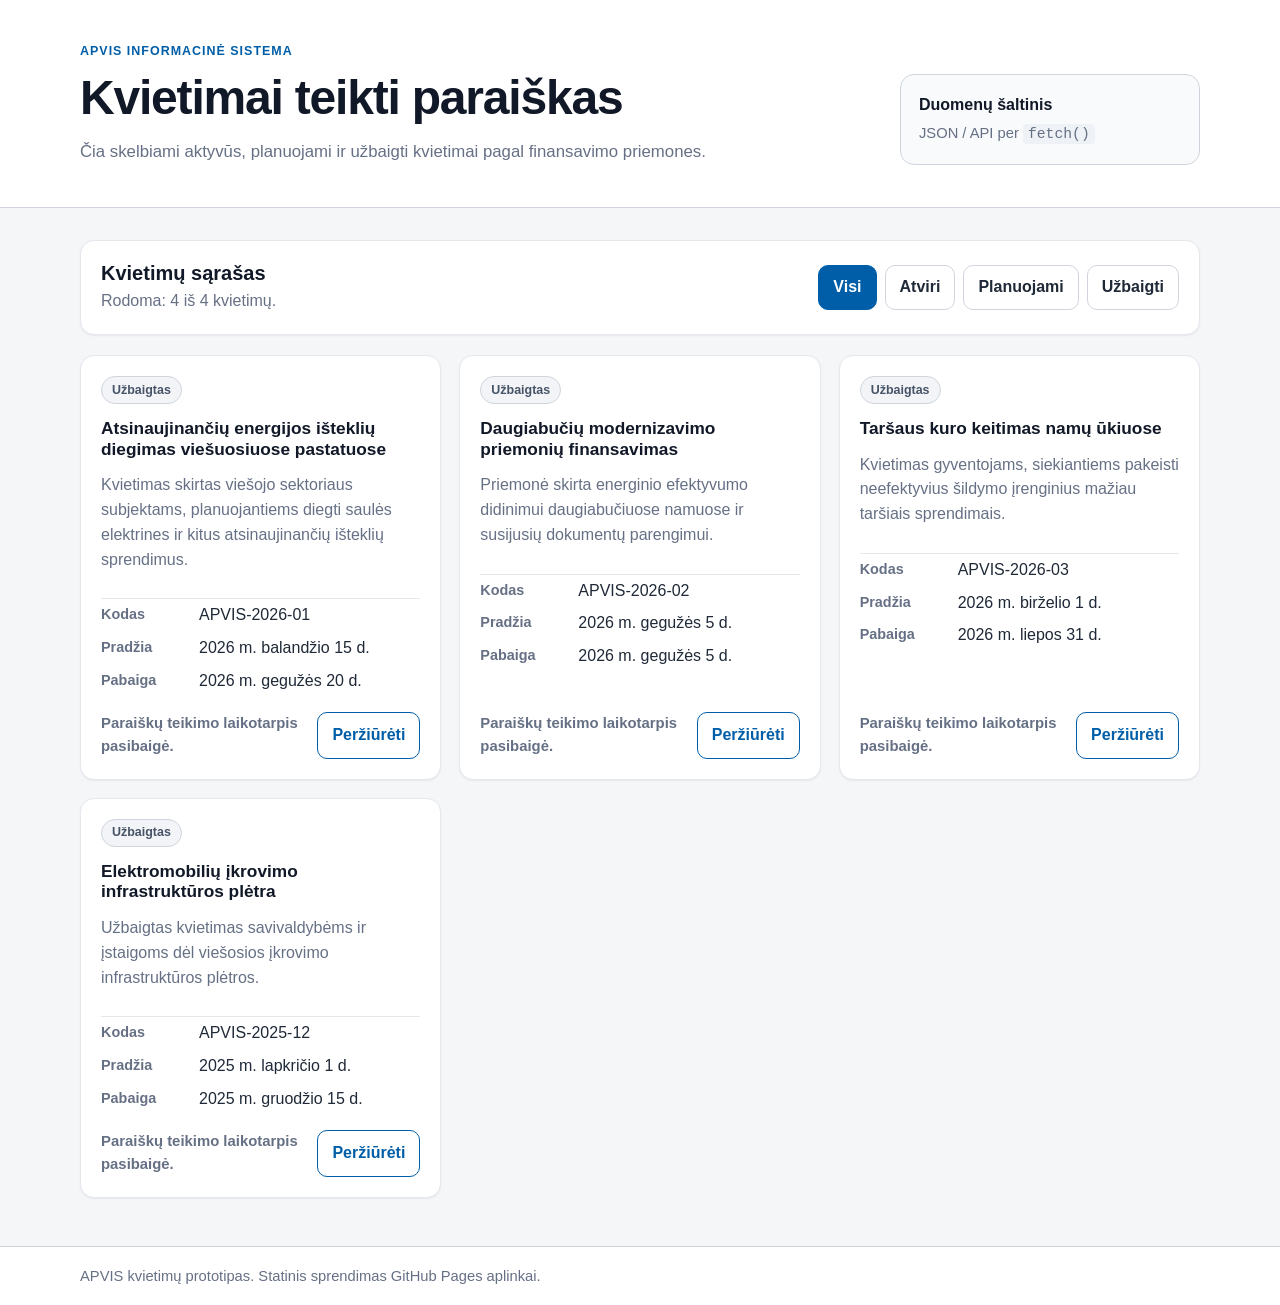
==== commit 33b6e76f: "Update index.html" ====
--- a/index.html
+++ b/index.html
@@ -11,9 +11,11 @@
   <header class="site-header">
     <div class="container header-grid">
       <div>
-        <p class="eyebrow">APVIS</p>
-        <h1>Kvietimai</h1>
-        <p class="lead">Aktualūs, planuojami ir užbaigti kvietimai teikti paraiškas.</p>
+        <p class="eyebrow">APVIS informacinė sistema</p>
+<h1>Kvietimai teikti paraiškas</h1>
+<p class="lead">
+  Čia skelbiami aktyvūs, planuojami ir užbaigti kvietimai pagal finansavimo priemones.
+</p>
       </div>
       <div class="header-card" aria-label="Informacija">
         <strong>Duomenų šaltinis</strong>
--- a/css/style.css
+++ b/css/style.css
@@ -0,0 +1,726 @@
+:root {
+  /*
+    Valstybinė / viešojo sektoriaus paletė:
+    - pagrindinė mėlyna: institucinis akcentas
+    - neutralios pilkos: fonams, kraštinėms, tekstui
+    - statusų spalvos: santūrios, bet aiškios
+  */
+
+  --color-bg: #f5f6f8;
+  --color-surface: #ffffff;
+  --color-surface-muted: #f9fafb;
+
+  --color-text: #1f2937;
+  --color-heading: #111827;
+  --color-muted: #667085;
+  --color-border: #d0d5dd;
+  --color-border-light: #e4e7ec;
+
+  --color-primary: #005ea8;
+  --color-primary-dark: #004b86;
+  --color-primary-soft: #eaf3fb;
+
+  --color-open: #05603a;
+  --color-open-bg: #ecfdf3;
+  --color-open-border: #abefc6;
+
+  --color-planned: #93370d;
+  --color-planned-bg: #fff7ed;
+  --color-planned-border: #fedf89;
+
+  --color-closed: #475467;
+  --color-closed-bg: #f2f4f7;
+  --color-closed-border: #d0d5dd;
+
+  --color-danger: #b42318;
+  --color-danger-bg: #fef3f2;
+  --color-danger-border: #fecdca;
+
+  --radius-sm: 6px;
+  --radius-md: 10px;
+  --radius-lg: 14px;
+
+  --shadow-card: 0 1px 2px rgba(16, 24, 40, 0.06);
+  --shadow-focus: 0 0 0 3px rgba(0, 94, 168, 0.22);
+
+  --container-width: 1120px;
+}
+
+/* ---------------------------------------------------------
+   Baziniai nustatymai
+--------------------------------------------------------- */
+
+* {
+  box-sizing: border-box;
+}
+
+html {
+  scroll-behavior: smooth;
+}
+
+body {
+  margin: 0;
+  font-family:
+    Arial,
+    "Helvetica Neue",
+    Helvetica,
+    sans-serif;
+  font-size: 16px;
+  line-height: 1.55;
+  color: var(--color-text);
+  background: var(--color-bg);
+}
+
+a {
+  color: var(--color-primary);
+}
+
+a:hover {
+  color: var(--color-primary-dark);
+}
+
+button,
+input,
+select,
+textarea {
+  font: inherit;
+}
+
+:focus-visible {
+  outline: none;
+  box-shadow: var(--shadow-focus);
+}
+
+.container {
+  width: min(var(--container-width), calc(100% - 32px));
+  margin-inline: auto;
+}
+
+/* ---------------------------------------------------------
+   Antraštės / tekstai
+--------------------------------------------------------- */
+
+h1,
+h2,
+h3,
+p {
+  margin-top: 0;
+}
+
+h1,
+h2,
+h3 {
+  color: var(--color-heading);
+  line-height: 1.2;
+}
+
+h1 {
+  margin-bottom: 12px;
+  font-size: clamp(2rem, 4vw, 3rem);
+  font-weight: 700;
+  letter-spacing: -0.025em;
+}
+
+h2 {
+  margin-bottom: 8px;
+  font-size: 1.25rem;
+  font-weight: 700;
+}
+
+h3 {
+  margin-bottom: 8px;
+  font-size: 1.08rem;
+  font-weight: 700;
+}
+
+p {
+  margin-bottom: 12px;
+}
+
+.lead {
+  max-width: 760px;
+  margin-bottom: 0;
+  color: var(--color-muted);
+  font-size: 1.05rem;
+}
+
+.muted {
+  color: var(--color-muted);
+}
+
+.eyebrow {
+  margin: 0 0 8px;
+  color: var(--color-primary);
+  font-size: 0.78rem;
+  font-weight: 700;
+  letter-spacing: 0.08em;
+  text-transform: uppercase;
+}
+
+/* ---------------------------------------------------------
+   Puslapio viršus
+--------------------------------------------------------- */
+
+.site-header {
+  background: var(--color-surface);
+  border-bottom: 1px solid var(--color-border);
+  padding: 42px 0;
+}
+
+.site-header.compact {
+  padding: 26px 0 34px;
+}
+
+.header-grid {
+  display: grid;
+  grid-template-columns: minmax(0, 1fr) 300px;
+  gap: 24px;
+  align-items: end;
+}
+
+.header-card {
+  display: grid;
+  gap: 4px;
+  padding: 18px;
+  background: var(--color-surface-muted);
+  border: 1px solid var(--color-border);
+  border-radius: var(--radius-lg);
+}
+
+.header-card strong {
+  color: var(--color-heading);
+}
+
+.header-card span {
+  color: var(--color-muted);
+  font-size: 0.92rem;
+}
+
+.header-card code {
+  padding: 2px 5px;
+  background: #eef2f6;
+  border-radius: 4px;
+}
+
+/* ---------------------------------------------------------
+   Turinys
+--------------------------------------------------------- */
+
+.main-content {
+  padding: 32px 0 48px;
+}
+
+.toolbar,
+.invitation-card,
+.detail-card,
+.side-card,
+.empty-state,
+.error-state {
+  background: var(--color-surface);
+  border: 1px solid var(--color-border-light);
+  border-radius: var(--radius-lg);
+  box-shadow: var(--shadow-card);
+}
+
+.toolbar {
+  display: flex;
+  justify-content: space-between;
+  gap: 20px;
+  align-items: center;
+  padding: 20px;
+  margin-bottom: 20px;
+}
+
+.toolbar h2 {
+  margin-bottom: 4px;
+}
+
+.toolbar p {
+  margin-bottom: 0;
+}
+
+/* ---------------------------------------------------------
+   Filtrai
+--------------------------------------------------------- */
+
+.filters {
+  display: flex;
+  flex-wrap: wrap;
+  gap: 8px;
+}
+
+.filter-button {
+  min-height: 40px;
+  border: 1px solid var(--color-border);
+  background: var(--color-surface);
+  color: var(--color-text);
+  border-radius: var(--radius-md);
+  padding: 9px 14px;
+  cursor: pointer;
+  font-weight: 700;
+  transition:
+    background-color 120ms ease,
+    border-color 120ms ease,
+    color 120ms ease;
+}
+
+.filter-button:hover {
+  border-color: var(--color-primary);
+  background: var(--color-primary-soft);
+  color: var(--color-primary-dark);
+}
+
+.filter-button.is-active {
+  border-color: var(--color-primary);
+  background: var(--color-primary);
+  color: #ffffff;
+}
+
+/* ---------------------------------------------------------
+   Kvietimų kortelės
+--------------------------------------------------------- */
+
+.cards-grid {
+  display: grid;
+  grid-template-columns: repeat(3, minmax(0, 1fr));
+  gap: 18px;
+}
+
+.invitation-card {
+  display: flex;
+  flex-direction: column;
+  gap: 14px;
+  min-height: 100%;
+  padding: 20px;
+}
+
+.invitation-card h3 {
+  margin-bottom: 0;
+}
+
+.invitation-card p {
+  color: var(--color-muted);
+}
+
+.card-topline,
+.card-footer {
+  display: flex;
+  justify-content: space-between;
+  gap: 12px;
+  align-items: center;
+}
+
+.card-footer {
+  margin-top: auto;
+  padding-top: 4px;
+}
+
+.card-meta,
+.metadata-list {
+  display: grid;
+  gap: 8px;
+  margin: 0;
+}
+
+.card-meta {
+  padding-top: 4px;
+  border-top: 1px solid var(--color-border-light);
+}
+
+.card-meta div,
+.metadata-list div {
+  display: grid;
+  grid-template-columns: 88px minmax(0, 1fr);
+  gap: 10px;
+}
+
+dt {
+  color: var(--color-muted);
+  font-size: 0.9rem;
+  font-weight: 700;
+}
+
+dd {
+  margin: 0;
+  color: var(--color-text);
+}
+
+.days-indicator {
+  color: var(--color-muted);
+  font-size: 0.93rem;
+  font-weight: 700;
+}
+
+/* ---------------------------------------------------------
+   Statusai
+--------------------------------------------------------- */
+
+.status-pill,
+.last-day-badge {
+  display: inline-flex;
+  align-items: center;
+  width: fit-content;
+  min-height: 28px;
+  border: 1px solid transparent;
+  border-radius: 999px;
+  padding: 5px 10px;
+  font-size: 0.78rem;
+  font-weight: 800;
+  line-height: 1;
+  white-space: nowrap;
+}
+
+.status-open {
+  background: var(--color-open-bg);
+  border-color: var(--color-open-border);
+  color: var(--color-open);
+}
+
+.status-planned {
+  background: var(--color-planned-bg);
+  border-color: var(--color-planned-border);
+  color: var(--color-planned);
+}
+
+.status-closed {
+  background: var(--color-closed-bg);
+  border-color: var(--color-closed-border);
+  color: var(--color-closed);
+}
+
+.status-unknown {
+  background: var(--color-danger-bg);
+  border-color: var(--color-danger-border);
+  color: var(--color-danger);
+}
+
+.last-day-badge {
+  background: var(--color-danger-bg);
+  border-color: var(--color-danger-border);
+  color: var(--color-danger);
+  letter-spacing: 0.02em;
+}
+
+/* ---------------------------------------------------------
+   CTA mygtukai / nuorodos
+--------------------------------------------------------- */
+
+.primary-cta,
+.secondary-cta {
+  display: inline-flex;
+  justify-content: center;
+  align-items: center;
+  min-height: 42px;
+  border-radius: var(--radius-md);
+  padding: 10px 14px;
+  text-decoration: none;
+  font-weight: 800;
+  transition:
+    background-color 120ms ease,
+    border-color 120ms ease,
+    color 120ms ease;
+}
+
+.primary-cta {
+  width: 100%;
+  margin-top: 20px;
+  background: var(--color-primary);
+  border: 1px solid var(--color-primary);
+  color: #ffffff;
+}
+
+.primary-cta:hover {
+  background: var(--color-primary-dark);
+  border-color: var(--color-primary-dark);
+  color: #ffffff;
+}
+
+.primary-cta.is-disabled {
+  background: #e4e7ec;
+  border-color: #d0d5dd;
+  color: #667085;
+  pointer-events: none;
+}
+
+.secondary-cta {
+  background: var(--color-surface);
+  border: 1px solid var(--color-primary);
+  color: var(--color-primary);
+}
+
+.secondary-cta:hover {
+  background: var(--color-primary-soft);
+  color: var(--color-primary-dark);
+}
+
+/* ---------------------------------------------------------
+   Detalaus kvietimo puslapis
+--------------------------------------------------------- */
+
+.detail-layout {
+  display: grid;
+  grid-template-columns: minmax(0, 1fr) 320px;
+  gap: 22px;
+  align-items: start;
+}
+
+.detail-card,
+.side-card {
+  padding: 24px;
+}
+
+.detail-card section + section {
+  margin-top: 28px;
+}
+
+.status-banner {
+  margin-bottom: 24px;
+  padding: 18px;
+  border: 1px solid var(--color-border);
+  border-radius: var(--radius-lg);
+  background: var(--color-surface-muted);
+}
+
+.status-banner > div {
+  display: flex;
+  flex-wrap: wrap;
+  gap: 10px;
+  margin-bottom: 10px;
+}
+
+.status-banner p {
+  margin-bottom: 0;
+  color: var(--color-text);
+}
+
+.side-card h2 {
+  margin-bottom: 16px;
+}
+
+.metadata-list {
+  margin-bottom: 0;
+}
+
+.metadata-list div {
+  padding-bottom: 10px;
+  border-bottom: 1px solid var(--color-border-light);
+}
+
+.metadata-list div:last-child {
+  padding-bottom: 0;
+  border-bottom: 0;
+}
+
+/* ---------------------------------------------------------
+   Dokumentų blokas
+--------------------------------------------------------- */
+
+.documents-list {
+  display: grid;
+  gap: 10px;
+}
+
+.document-link {
+  display: flex;
+  justify-content: space-between;
+  gap: 14px;
+  align-items: center;
+  padding: 14px;
+  background: var(--color-surface);
+  border: 1px solid var(--color-border);
+  border-radius: var(--radius-md);
+  color: var(--color-text);
+  text-decoration: none;
+}
+
+.document-link:hover {
+  border-color: var(--color-primary);
+  background: var(--color-primary-soft);
+  color: var(--color-heading);
+}
+
+.document-link span {
+  font-weight: 700;
+}
+
+.document-link small {
+  color: var(--color-muted);
+  font-weight: 700;
+  white-space: nowrap;
+}
+
+/* ---------------------------------------------------------
+   Sisteminės būsenos
+--------------------------------------------------------- */
+
+.empty-state,
+.error-state {
+  padding: 32px 24px;
+  text-align: center;
+}
+
+.empty-state h2,
+.error-state h2 {
+  margin-bottom: 8px;
+}
+
+.empty-state p,
+.error-state p {
+  max-width: 620px;
+  margin-inline: auto;
+  color: var(--color-muted);
+}
+
+.error-state {
+  border-color: var(--color-danger-border);
+  background: var(--color-danger-bg);
+}
+
+.error-state h2 {
+  color: var(--color-danger);
+}
+
+.full-width {
+  grid-column: 1 / -1;
+}
+
+/* ---------------------------------------------------------
+   Grįžimo nuoroda
+--------------------------------------------------------- */
+
+.back-link {
+  display: inline-flex;
+  width: fit-content;
+  margin-bottom: 18px;
+  color: var(--color-primary);
+  font-weight: 800;
+  text-decoration: none;
+}
+
+.back-link:hover {
+  color: var(--color-primary-dark);
+  text-decoration: underline;
+}
+
+/* ---------------------------------------------------------
+   Puslapio apačia
+--------------------------------------------------------- */
+
+.site-footer {
+  border-top: 1px solid var(--color-border);
+  background: var(--color-surface);
+  padding: 18px 0;
+  color: var(--color-muted);
+  font-size: 0.92rem;
+}
+
+.site-footer p {
+  margin-bottom: 0;
+}
+
+/* ---------------------------------------------------------
+   Prisitaikymas prie ekranų
+--------------------------------------------------------- */
+
+@media (max-width: 980px) {
+  .cards-grid {
+    grid-template-columns: repeat(2, minmax(0, 1fr));
+  }
+
+  .header-grid,
+  .detail-layout {
+    grid-template-columns: 1fr;
+  }
+
+  .header-card {
+    max-width: 420px;
+  }
+}
+
+@media (max-width: 720px) {
+  .site-header {
+    padding: 32px 0;
+  }
+
+  .toolbar {
+    align-items: flex-start;
+    flex-direction: column;
+  }
+
+  .cards-grid {
+    grid-template-columns: 1fr;
+  }
+
+  .filters {
+    width: 100%;
+  }
+
+  .filter-button {
+    flex: 1 1 auto;
+  }
+}
+
+@media (max-width: 520px) {
+  .container {
+    width: min(100% - 20px, var(--container-width));
+  }
+
+  .card-topline,
+  .card-footer {
+    align-items: flex-start;
+    flex-direction: column;
+  }
+
+  .card-meta div,
+  .metadata-list div {
+    grid-template-columns: 1fr;
+    gap: 2px;
+  }
+
+  .document-link {
+    align-items: flex-start;
+    flex-direction: column;
+  }
+
+  .primary-cta,
+  .secondary-cta {
+    width: 100%;
+  }
+}
+
+/* ---------------------------------------------------------
+   Spausdinimui
+--------------------------------------------------------- */
+
+@media print {
+  body {
+    background: #ffffff;
+    color: #000000;
+  }
+
+  .site-header,
+  .site-footer,
+  .toolbar,
+  .filters,
+  .primary-cta,
+  .secondary-cta,
+  .back-link {
+    display: none !important;
+  }
+
+  .container {
+    width: 100%;
+  }
+
+  .main-content {
+    padding: 0;
+  }
+
+  .invitation-card,
+  .detail-card,
+  .side-card {
+    border: 1px solid #000000;
+    box-shadow: none;
+    break-inside: avoid;
+  }
+}
